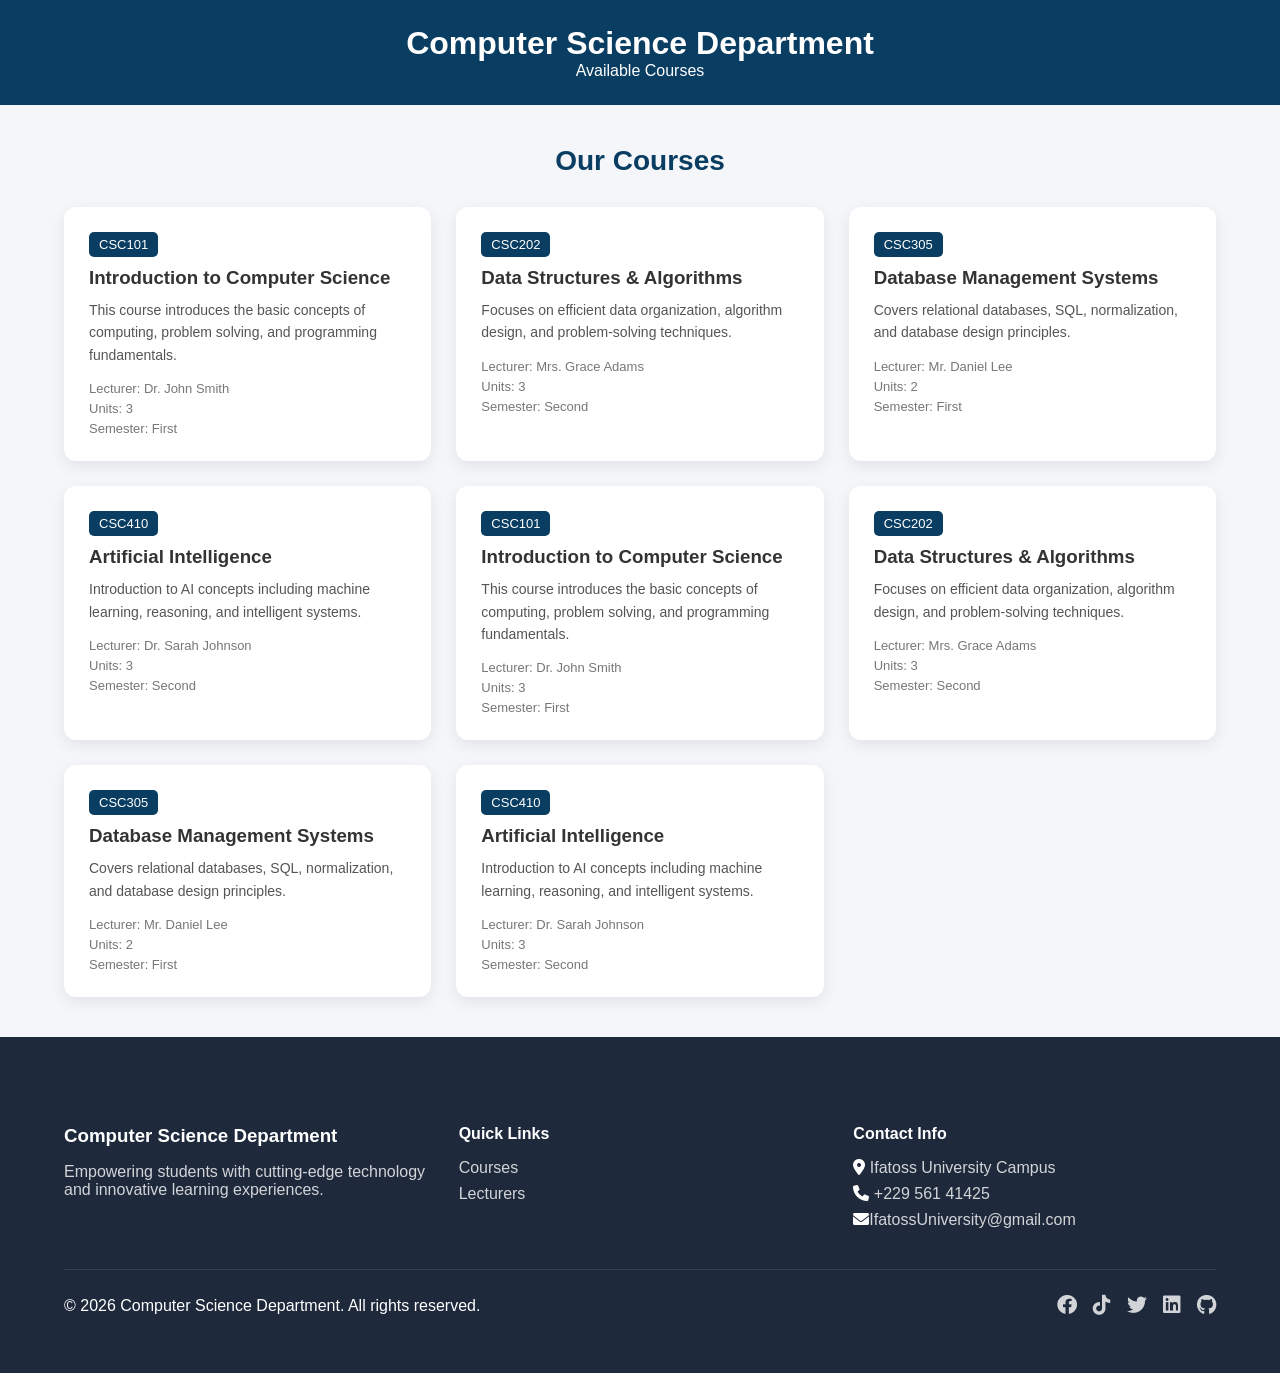
==== Courses.html @ 21cd64a5 "restructured and added new features" ====
<!DOCTYPE html>
<html lang="en">
<head>
    <meta charset="UTF-8">
    <meta name="viewport" content="width=device-width, initial-scale=1.0">
    <title>Courses Page</title>
    <link href="https://fonts.googleapis.com/css2?family=Inter:wght@300;400;500;600;700&display=swap" rel="stylesheet">
    <link rel="stylesheet" href="https://cdnjs.cloudflare.com/ajax/libs/font-awesome/6.0.0/css/all.min.css">
    <link rel="icon" href="images/logo.png.png" type="image/x-icon">
</head>
    <style>
        * {
            margin: 0;
            padding: 0;
            box-sizing: border-box;
            font-family: Arial, sans-serif;
        }

        body {
            background: #f4f6f9;
        }

        /* Header */
        header {
            background: #0a3d62;
            color: white;
            padding: 25px;
            text-align: center;
        }

        /* Container */
        .container {
            width: 90%;
            margin: 40px auto;
        }

        /* Section Title */
        .title {
            text-align: center;
            margin-bottom: 30px;
        }

        .title h2 {
            color: #0a3d62;
            font-size: 28px;
        }

        /* Grid */
        .courses {
            display: grid;
            grid-template-columns: repeat(auto-fit, minmax(280px, 1fr));
            gap: 25px;
        }

        /* Course Card */
        .course-card {
            background: white;
            border-radius: 12px;
            padding: 25px;
            box-shadow: 0 5px 15px rgba(0,0,0,0.08);
            transition: 0.3s;
        }

        .course-card:hover {
            transform: translateY(-8px);
        }

        .course-code {
            background: #0a3d62;
            color: white;
            display: inline-block;
            padding: 5px 10px;
            border-radius: 5px;
            font-size: 13px;
            margin-bottom: 10px;
        }

        .course-card h3 {
            color: #333;
            margin-bottom: 10px;
        }

        .course-card p {
            color: #555;
            font-size: 14px;
            line-height: 1.6;
        }

        .course-info {
            margin-top: 15px;
        }

        .course-info span {
            display: block;
            font-size: 13px;
            color: #777;
            margin-top: 5px;
        }


        /* Responsive tweaks */
        @media (max-width: 600px) {
            .title h2 {
                font-size: 22px;
            }

            .course-card {
                padding: 20px;
            }
        }


 /* ===================================================== */
/* ===== FOOTER ===== */
.footer {
    background:#1e293b;
    color: white;
    padding: 3rem 0 1rem;
}

.footer-content {
    display: grid;
    grid-template-columns: repeat(auto-fit, minmax(250px, 1fr));
    gap: 2rem;
    margin-bottom: 2rem;
}

.footer-section h3 {
    color: white;
    margin-bottom: 1rem;
}

.footer-section h4 {
    color: white;
    margin-bottom: 1rem;
}

.footer-section p {
    color: rgba(255, 255, 255, 0.8);
    margin-bottom: 1rem;
}

.footer-section ul {
    list-style: none;
}

.footer-section ul li {
    margin-bottom: 0.5rem;
}

.footer-section ul li a {
    color: rgba(255, 255, 255, 0.8);
    text-decoration: none;
    transition: color var( 0.15s ease-in-out);
}

.footer-section ul li a:hover {
    color: var(#06b6d4);
}

.footer-bottom {
    border-top: 1px solid rgba(255, 255, 255, 0.1);
    padding-top: 1.5rem;
    display: flex;
    justify-content: space-between;
    align-items: center;
    flex-wrap: wrap;
    gap: 1rem;
}

.social-links {
    display: flex;
    gap: 1rem;
}

.social-links a {
    color: rgba(255, 255, 255, 0.8);
    font-size: 1.25rem;
    transition: color var(0.15s ease-in-out);
}

.social-links a:hover {
    color: var(#06b6d4);
}

.delphine:hover {
    color: #06b6d4;
}
</style>


<body>

    <header>
        <h1>Computer Science Department</h1>
        <p>Available Courses</p>
    </header>

    <div class="container">

        <div class="title">
            <h2>Our Courses</h2>
        </div>

        <div class="courses">

            <div class="course-card">
                <span class="course-code">CSC101</span>
                <h3>Introduction to Computer Science</h3>
                <p>This course introduces the basic concepts of computing, problem solving, and programming fundamentals.</p>
                <div class="course-info">
                    <span>Lecturer: Dr. John Smith</span>
                    <span>Units: 3</span>
                    <span>Semester: First</span>
                </div>
            </div>

            <div class="course-card">
                <span class="course-code">CSC202</span>
                <h3>Data Structures & Algorithms</h3>
                <p>Focuses on efficient data organization, algorithm design, and problem-solving techniques.</p>
                <div class="course-info">
                    <span>Lecturer: Mrs. Grace Adams</span>
                    <span>Units: 3</span>
                    <span>Semester: Second</span>
                </div>
            </div>

            <div class="course-card">
                <span class="course-code">CSC305</span>
                <h3>Database Management Systems</h3>
                <p>Covers relational databases, SQL, normalization, and database design principles.</p>
                <div class="course-info">
                    <span>Lecturer: Mr. Daniel Lee</span>
                    <span>Units: 2</span>
                    <span>Semester: First</span>
                </div>
            </div>

            <div class="course-card">
                <span class="course-code">CSC410</span>
                <h3>Artificial Intelligence</h3>
                <p>Introduction to AI concepts including machine learning, reasoning, and intelligent systems.</p>
                <div class="course-info">
                    <span>Lecturer: Dr. Sarah Johnson</span>
                    <span>Units: 3</span>
                    <span>Semester: Second</span>
                </div>
            </div>
<div class="course-card">
                <span class="course-code">CSC101</span>
                <h3>Introduction to Computer Science</h3>
                <p>This course introduces the basic concepts of computing, problem solving, and programming fundamentals.</p>
                <div class="course-info">
                    <span>Lecturer: Dr. John Smith</span>
                    <span>Units: 3</span>
                    <span>Semester: First</span>
                </div>
            </div>

            <div class="course-card">
                <span class="course-code">CSC202</span>
                <h3>Data Structures & Algorithms</h3>
                <p>Focuses on efficient data organization, algorithm design, and problem-solving techniques.</p>
                <div class="course-info">
                    <span>Lecturer: Mrs. Grace Adams</span>
                    <span>Units: 3</span>
                    <span>Semester: Second</span>
                </div>
            </div>

            <div class="course-card">
                <span class="course-code">CSC305</span>
                <h3>Database Management Systems</h3>
                <p>Covers relational databases, SQL, normalization, and database design principles.</p>
                <div class="course-info">
                    <span>Lecturer: Mr. Daniel Lee</span>
                    <span>Units: 2</span>
                    <span>Semester: First</span>
                </div>
            </div>

            <div class="course-card">
                <span class="course-code">CSC410</span>
                <h3>Artificial Intelligence</h3>
                <p>Introduction to AI concepts including machine learning, reasoning, and intelligent systems.</p>
                <div class="course-info">
                    <span>Lecturer: Dr. Sarah Johnson</span>
                    <span>Units: 3</span>
                    <span>Semester: Second</span>
                </div>
            </div>
        </div>

    </div>

     <!-- 🦶 FOOTER -->
    <footer class="footer">
        <div class="container">
            <div class="footer-content">
                <div class="footer-section">
                    <h3>Computer Science Department</h3>
                    <p>Empowering students with cutting-edge technology and innovative learning experiences.</p>
                </div>
                <div class="footer-section">
                    <h4>Quick Links</h4>
                    <ul>
                        <li><a href="#courses" class="delphine">Courses</a></li>
                        <li><a href="#lecturers" class="delphine">Lecturers</a></li>
                    </ul>
                </div>
                <div class="footer-section">
                    <h4>Contact Info</h4>
                    <ul>
                        <li><i class="fas fa-map-marker-alt"></i> <a href="https://www.google.com/maps/search/?api=1&query=Ifatoss+University" target="_blank"  class="delphine">Ifatoss University Campus</a></li>
                        <li><i class="fas fa-phone"></i> <a href="tel:+22956141425" class="delphine">+229 561 41425</a></li>
                        <li><i class="fas fa-envelope"></i><a href="mailto:IfatossUniversity@gmail.com" class="delphine">IfatossUniversity@gmail.com</a></li>
                    </ul>
                </div>
            </div>
            <div class="footer-bottom">
                <p>&copy; 2026 Computer Science Department. All rights reserved.</p>
                <div class="social-links">
                    <a href="#"><i class="fab fa-facebook delphine" ></i></a>
                    <a href="https://www.tiktok.com/@ifatossblog?is_from_webapp=1&sender_device=pc"><i class="fab fa-tiktok delphine" ></i></a>
                     <a href="#"><i class="fab fa-twitter delphine" ></i></a>
                    <a href="#"><i class="fab fa-linkedin delphine"></i></a>
                    <a href="https://github.com/churchillmichael200-gif"><i class="fab fa-github delphine"></i></a>
                </div>
            </div>
        </div>
    </footer>


</body>
</html>
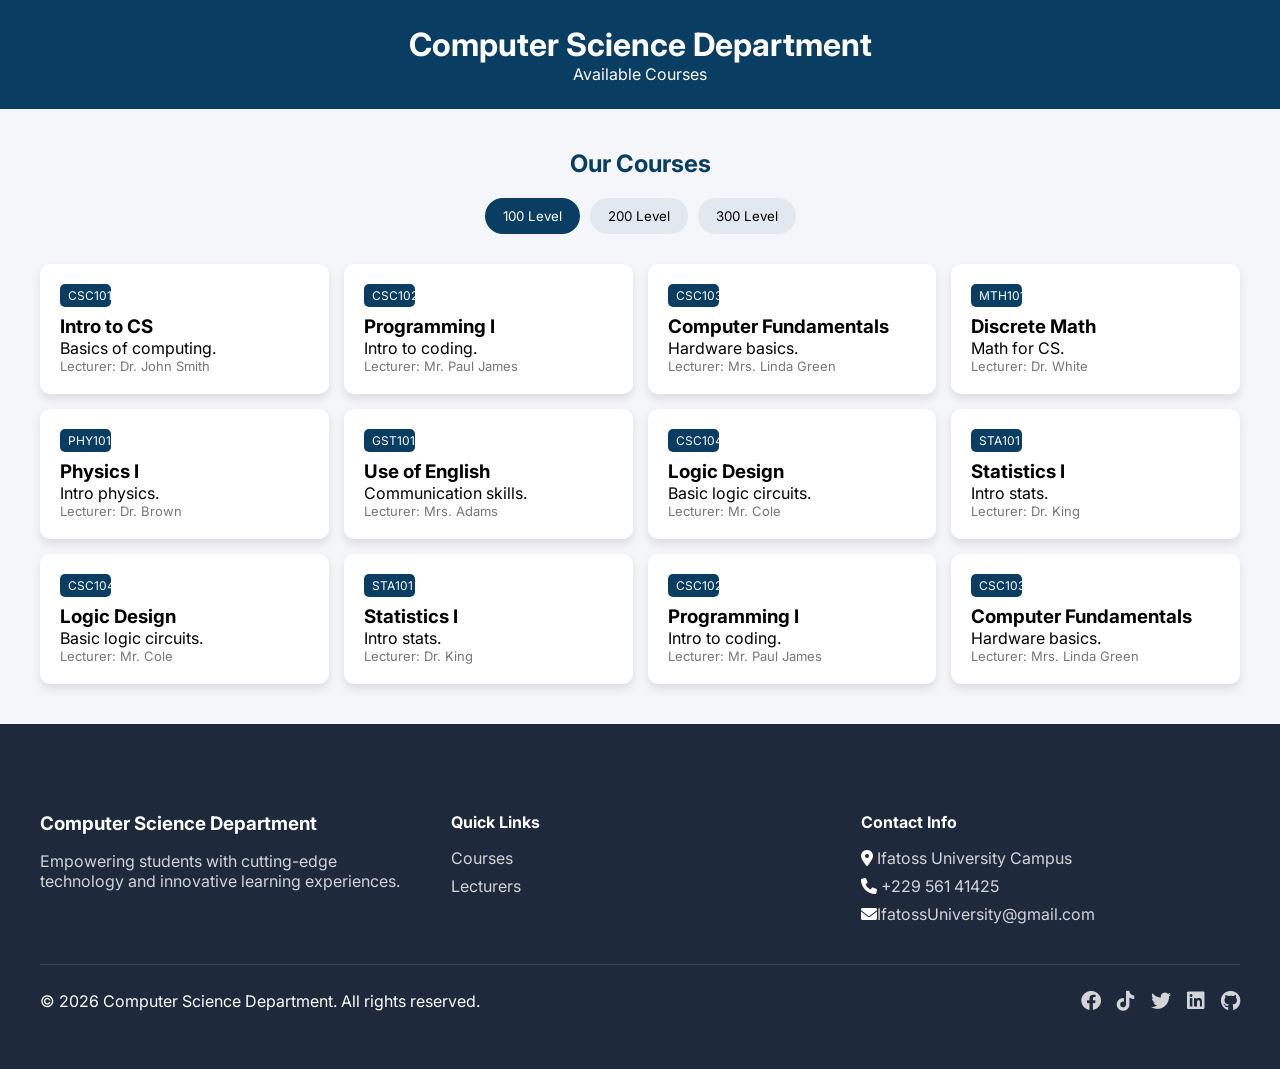
==== commit 28b92f36: "Update Courses.html updated Changes" ====
--- a/Courses.html
+++ b/Courses.html
@@ -9,107 +9,217 @@
     <link rel="icon" href="images/logo.png.png" type="image/x-icon">
 </head>
     <style>
-        * {
-            margin: 0;
-            padding: 0;
-            box-sizing: border-box;
-            font-family: Arial, sans-serif;
-        }
-
-        body {
-            background: #f4f6f9;
-        }
-
-        /* Header */
-        header {
-            background: #0a3d62;
-            color: white;
-            padding: 25px;
-            text-align: center;
-        }
-
-        /* Container */
-        .container {
-            width: 90%;
-            margin: 40px auto;
-        }
-
-        /* Section Title */
-        .title {
-            text-align: center;
-            margin-bottom: 30px;
-        }
-
-        .title h2 {
-            color: #0a3d62;
-            font-size: 28px;
-        }
-
-        /* Grid */
-        .courses {
-            display: grid;
-            grid-template-columns: repeat(auto-fit, minmax(280px, 1fr));
-            gap: 25px;
-        }
-
-        /* Course Card */
-        .course-card {
-            background: white;
-            border-radius: 12px;
-            padding: 25px;
-            box-shadow: 0 5px 15px rgba(0,0,0,0.08);
-            transition: 0.3s;
-        }
-
-        .course-card:hover {
-            transform: translateY(-8px);
-        }
-
-        .course-code {
-            background: #0a3d62;
-            color: white;
-            display: inline-block;
-            padding: 5px 10px;
-            border-radius: 5px;
-            font-size: 13px;
-            margin-bottom: 10px;
-        }
-
-        .course-card h3 {
-            color: #333;
-            margin-bottom: 10px;
-        }
-
-        .course-card p {
-            color: #555;
-            font-size: 14px;
-            line-height: 1.6;
-        }
-
-        .course-info {
-            margin-top: 15px;
-        }
-
-        .course-info span {
-            display: block;
-            font-size: 13px;
-            color: #777;
-            margin-top: 5px;
-        }
-
-
-        /* Responsive tweaks */
-        @media (max-width: 600px) {
-            .title h2 {
-                font-size: 22px;
-            }
-
-            .course-card {
-                padding: 20px;
-            }
-        }
-
-
+       * {
+    margin: 0;
+    padding: 0;
+    box-sizing: border-box;
+    font-family: 'Inter', sans-serif;
+}
+
+body {
+    background: #f4f6f9;
+}
+
+header {
+    background: #0a3d62;
+    color: white;
+    padding: 25px;
+    text-align: center;
+}
+
+.container {
+    width: 95%;
+    max-width: 1200px;
+    margin: 40px auto;
+}
+
+.title {
+    text-align: center;
+    margin-bottom: 20px;
+}
+
+.title h2 {
+    color: #0a3d62;
+}
+
+.tabs {
+    display: flex;
+    justify-content: center;
+    gap: 10px;
+    margin-bottom: 30px;
+    flex-wrap: wrap;
+}
+
+.tab-btn {
+    padding: 10px 18px;
+    border: none;
+    background: #e2e8f0;
+    border-radius: 20px;
+    cursor: pointer;
+}
+
+.tab-btn.active,
+.tab-btn:hover {
+    background: #0a3d62;
+    color: white;
+}
+
+.courses {
+    display: grid;
+    grid-template-columns: repeat(auto-fit, minmax(280px, 1fr));
+    gap: 15px;
+}
+
+.course-card {
+    background: white;
+    padding: 20px;
+    border-radius: 10px;
+    box-shadow: 0 5px 10px rgba(0,0,0,0.1);
+    transition: 0.3s;
+    display: flex;
+    flex-direction: column;
+}
+
+.course-card:hover {
+    transform: translateY(-5px);
+}
+
+.course-code {
+    background: #0a3d62;
+    color: white;
+    padding: 4px 8px;
+    border-radius: 5px;
+    font-size: 12px;
+    margin-bottom: 0.5rem;
+    width: 4vw;
+}
+
+.course-info span {
+    display: block;
+    font-size: 13px;
+    color: #777;
+}
+
+.course-level {
+    display: none;
+}
+
+.course-level.active {
+    display: block;
+}
+
+@media (max-width: 480px) {
+
+    header {
+        padding: 15px;
+    }
+
+    header h1 {
+        font-size: 20px;
+    }
+
+    header p {
+        font-size: 13px;
+    }
+
+    .title h2 {
+        font-size: 20px;
+    }
+
+    .tabs {
+        gap: 6px;
+    }
+
+    .tab-btn {
+        padding: 8px 12px;
+        font-size: 12px;
+    }
+
+    .courses {
+        grid-template-columns: 1fr; /* 1 card per row */
+        gap: 15px;
+    }
+
+    .course-card {
+        padding: 15px;
+        border-radius: 10px;
+    }
+
+    .course-card h3 {
+        font-size: 16px;
+    }
+
+    .course-info span {
+        font-size: 12px;
+    }
+}
+
+.course-code {
+    background: #0a3d62;
+    color: white;
+    padding: 4px 8px;
+    border-radius: 5px;
+    font-size: 12px;
+    margin-bottom: 0.5rem;
+    width: 4vw;
+}
+
+/* Tablets */
+@media (max-width: 768px) {
+    .course-code {
+        width: 8vw;
+        font-size: 11px;
+    }
+}
+
+/* Large phones */
+@media (max-width: 576px) {
+    .course-code {
+        width: 12vw;
+        font-size: 10px;
+    }
+}
+
+/* Small phones */
+@media (max-width: 480px) {
+    .course-code {
+        width: 16vw;
+        font-size: 9px;
+        padding: 3px 6px;
+    }
+}
+/* (820px and below) */
+@media (max-width: 820px) {
+    .course-code {
+        width: 10vw;
+        font-size: 11px;
+        padding: 4px 6px;
+    }
+}
+/* (1024px and below) */
+@media (max-width: 1024px) {
+    .course-code {
+        width: 7vw;
+        font-size: 12px;
+        padding: 4px 8px;
+    }
+}
+/* (540px and below) */
+@media (max-width: 540px) {
+    .course-code {
+        width: 12vw;
+        font-size: 10px;
+        padding: 3px 6px;
+    }
+}
+/* (344px and below) */
+@media (max-width: 344px) {
+    .course-code {
+        width: 20vw;
+        font-size: 9px;
+        padding: 2px 5px;
+    }
+}
  /* ===================================================== */
 /* ===== FOOTER ===== */
 .footer {
@@ -191,108 +301,90 @@
 
 <body>
 
-    <header>
-        <h1>Computer Science Department</h1>
-        <p>Available Courses</p>
-    </header>
-
-    <div class="container">
-
-        <div class="title">
-            <h2>Our Courses</h2>
-        </div>
-
-        <div class="courses">
-
-            <div class="course-card">
-                <span class="course-code">CSC101</span>
-                <h3>Introduction to Computer Science</h3>
-                <p>This course introduces the basic concepts of computing, problem solving, and programming fundamentals.</p>
-                <div class="course-info">
-                    <span>Lecturer: Dr. John Smith</span>
-                    <span>Units: 3</span>
-                    <span>Semester: First</span>
-                </div>
-            </div>
-
-            <div class="course-card">
-                <span class="course-code">CSC202</span>
-                <h3>Data Structures & Algorithms</h3>
-                <p>Focuses on efficient data organization, algorithm design, and problem-solving techniques.</p>
-                <div class="course-info">
-                    <span>Lecturer: Mrs. Grace Adams</span>
-                    <span>Units: 3</span>
-                    <span>Semester: Second</span>
-                </div>
-            </div>
-
-            <div class="course-card">
-                <span class="course-code">CSC305</span>
-                <h3>Database Management Systems</h3>
-                <p>Covers relational databases, SQL, normalization, and database design principles.</p>
-                <div class="course-info">
-                    <span>Lecturer: Mr. Daniel Lee</span>
-                    <span>Units: 2</span>
-                    <span>Semester: First</span>
-                </div>
-            </div>
-
-            <div class="course-card">
-                <span class="course-code">CSC410</span>
-                <h3>Artificial Intelligence</h3>
-                <p>Introduction to AI concepts including machine learning, reasoning, and intelligent systems.</p>
-                <div class="course-info">
-                    <span>Lecturer: Dr. Sarah Johnson</span>
-                    <span>Units: 3</span>
-                    <span>Semester: Second</span>
-                </div>
-            </div>
-<div class="course-card">
-                <span class="course-code">CSC101</span>
-                <h3>Introduction to Computer Science</h3>
-                <p>This course introduces the basic concepts of computing, problem solving, and programming fundamentals.</p>
-                <div class="course-info">
-                    <span>Lecturer: Dr. John Smith</span>
-                    <span>Units: 3</span>
-                    <span>Semester: First</span>
-                </div>
-            </div>
-
-            <div class="course-card">
-                <span class="course-code">CSC202</span>
-                <h3>Data Structures & Algorithms</h3>
-                <p>Focuses on efficient data organization, algorithm design, and problem-solving techniques.</p>
-                <div class="course-info">
-                    <span>Lecturer: Mrs. Grace Adams</span>
-                    <span>Units: 3</span>
-                    <span>Semester: Second</span>
-                </div>
-            </div>
-
-            <div class="course-card">
-                <span class="course-code">CSC305</span>
-                <h3>Database Management Systems</h3>
-                <p>Covers relational databases, SQL, normalization, and database design principles.</p>
-                <div class="course-info">
-                    <span>Lecturer: Mr. Daniel Lee</span>
-                    <span>Units: 2</span>
-                    <span>Semester: First</span>
-                </div>
-            </div>
-
-            <div class="course-card">
-                <span class="course-code">CSC410</span>
-                <h3>Artificial Intelligence</h3>
-                <p>Introduction to AI concepts including machine learning, reasoning, and intelligent systems.</p>
-                <div class="course-info">
-                    <span>Lecturer: Dr. Sarah Johnson</span>
-                    <span>Units: 3</span>
-                    <span>Semester: Second</span>
-                </div>
-            </div>
-        </div>
-
-    </div>
+   <header>
+    <h1>Computer Science Department</h1>
+    <p>Available Courses</p>
+</header>
+
+<div class="container">
+
+<div class="title">
+    <h2>Our Courses</h2>
+</div>
+
+<div class="tabs">
+    <button class="tab-btn active" onclick="showLevel('level100')">100 Level</button>
+    <button class="tab-btn" onclick="showLevel('level200')">200 Level</button>
+    <button class="tab-btn" onclick="showLevel('level300')">300 Level</button>
+</div>
+
+<!-- ================= 100 LEVEL ================= -->
+<div id="level100" class="course-level active">
+<div class="courses">
+
+<div class="course-card"><span class="course-code">CSC101</span><h3>Intro to CS</h3><p>Basics of computing.</p><div class="course-info"><span>Lecturer: Dr. John Smith</span></div></div>
+<div class="course-card"><span class="course-code">CSC102</span><h3>Programming I</h3><p>Intro to coding.</p><div class="course-info"><span>Lecturer: Mr. Paul James</span></div></div>
+<div class="course-card"><span class="course-code">CSC103</span><h3>Computer Fundamentals</h3><p>Hardware basics.</p><div class="course-info"><span>Lecturer: Mrs. Linda Green</span></div></div>
+<div class="course-card"><span class="course-code">MTH101</span><h3>Discrete Math</h3><p>Math for CS.</p><div class="course-info"><span>Lecturer: Dr. White</span></div></div>
+<div class="course-card"><span class="course-code">PHY101</span><h3>Physics I</h3><p>Intro physics.</p><div class="course-info"><span>Lecturer: Dr. Brown</span></div></div>
+<div class="course-card"><span class="course-code">GST101</span><h3>Use of English</h3><p>Communication skills.</p><div class="course-info"><span>Lecturer: Mrs. Adams</span></div></div>
+<div class="course-card"><span class="course-code">CSC104</span><h3>Logic Design</h3><p>Basic logic circuits.</p><div class="course-info"><span>Lecturer: Mr. Cole</span></div></div>
+<div class="course-card"><span class="course-code">STA101</span><h3>Statistics I</h3><p>Intro stats.</p><div class="course-info"><span>Lecturer: Dr. King</span></div></div>
+<div class="course-card"><span class="course-code">CSC104</span><h3>Logic Design</h3><p>Basic logic circuits.</p><div class="course-info"><span>Lecturer: Mr. Cole</span></div></div>
+<div class="course-card"><span class="course-code">STA101</span><h3>Statistics I</h3><p>Intro stats.</p><div class="course-info"><span>Lecturer: Dr. King</span></div></div>
+<div class="course-card"><span class="course-code">CSC102</span><h3>Programming I</h3><p>Intro to coding.</p><div class="course-info"><span>Lecturer: Mr. Paul James</span></div></div>
+<div class="course-card"><span class="course-code">CSC103</span><h3>Computer Fundamentals</h3><p>Hardware basics.</p><div class="course-info"><span>Lecturer: Mrs. Linda Green</span></div></div>
+</div>
+</div>
+
+<!-- ================= 200 LEVEL ================= -->
+<div id="level200" class="course-level">
+<div class="courses">
+
+<div class="course-card"><span class="course-code">CSC201</span><h3>Programming II</h3><p>Advanced coding.</p><div class="course-info"><span>Lecturer: Mr. Paul</span></div></div>
+<div class="course-card"><span class="course-code">CSC202</span><h3>Data Structures</h3><p>Efficient data.</p><div class="course-info"><span>Lecturer: Mrs. Grace</span></div></div>
+<div class="course-card"><span class="course-code">CSC203</span><h3>Computer Org</h3><p>System design.</p><div class="course-info"><span>Lecturer: Mr. Cole</span></div></div>
+<div class="course-card"><span class="course-code">CSC204</span><h3>Operating Systems</h3><p>OS basics.</p><div class="course-info"><span>Lecturer: Dr. Black</span></div></div>
+<div class="course-card"><span class="course-code">CSC205</span><h3>Web Dev</h3><p>Build websites.</p><div class="course-info"><span>Lecturer: Ms. Anita</span></div></div>
+<div class="course-card"><span class="course-code">MTH201</span><h3>Linear Algebra</h3><p>Math tools.</p><div class="course-info"><span>Lecturer: Dr. White</span></div></div>
+<div class="course-card"><span class="course-code">STA201</span><h3>Statistics II</h3><p>Advanced stats.</p><div class="course-info"><span>Lecturer: Dr. King</span></div></div>
+<div class="course-card"><span class="course-code">CSC206</span><h3>Software Eng</h3><p>Dev process.</p><div class="course-info"><span>Lecturer: Mr. Stone</span></div></div>
+
+</div>
+</div>
+
+<!-- ================= 300 LEVEL ================= -->
+<div id="level300" class="course-level">
+<div class="courses">
+
+<div class="course-card"><span class="course-code">CSC301</span><h3>DB Systems</h3><p>SQL & DB design.</p><div class="course-info"><span>Lecturer: Mr. Lee</span></div></div>
+<div class="course-card"><span class="course-code">CSC302</span><h3>AI</h3><p>Machine learning.</p><div class="course-info"><span>Lecturer: Dr. Sarah</span></div></div>
+<div class="course-card"><span class="course-code">CSC303</span><h3>Networks</h3><p>Networking basics.</p><div class="course-info"><span>Lecturer: Mr. Adams</span></div></div>
+<div class="course-card"><span class="course-code">CSC304</span><h3>Cyber Security</h3><p>Security basics.</p><div class="course-info"><span>Lecturer: Dr. White</span></div></div>
+<div class="course-card"><span class="course-code">CSC305</span><h3>Mobile Dev</h3><p>Apps development.</p><div class="course-info"><span>Lecturer: Ms. Joy</span></div></div>
+<div class="course-card"><span class="course-code">CSC306</span><h3>Cloud Computing</h3><p>Cloud tech.</p><div class="course-info"><span>Lecturer: Mr. Cloud</span></div></div>
+<div class="course-card"><span class="course-code">CSC307</span><h3>Data Science</h3><p>Data analysis.</p><div class="course-info"><span>Lecturer: Dr. Data</span></div></div>
+<div class="course-card"><span class="course-code">CSC308</span><h3>Project</h3><p>Final system build.</p><div class="course-info"><span>Lecturer: Panel</span></div></div>
+
+</div>
+</div>
+
+</div>
+
+<script>
+function showLevel(levelId) {
+    document.querySelectorAll('.course-level').forEach(level => {
+        level.classList.remove('active');
+    });
+
+    document.querySelectorAll('.tab-btn').forEach(btn => {
+        btn.classList.remove('active');
+    });
+
+    document.getElementById(levelId).classList.add('active');
+    event.target.classList.add('active');
+}
+</script>
 
      <!-- 🦶 FOOTER -->
     <footer class="footer">
